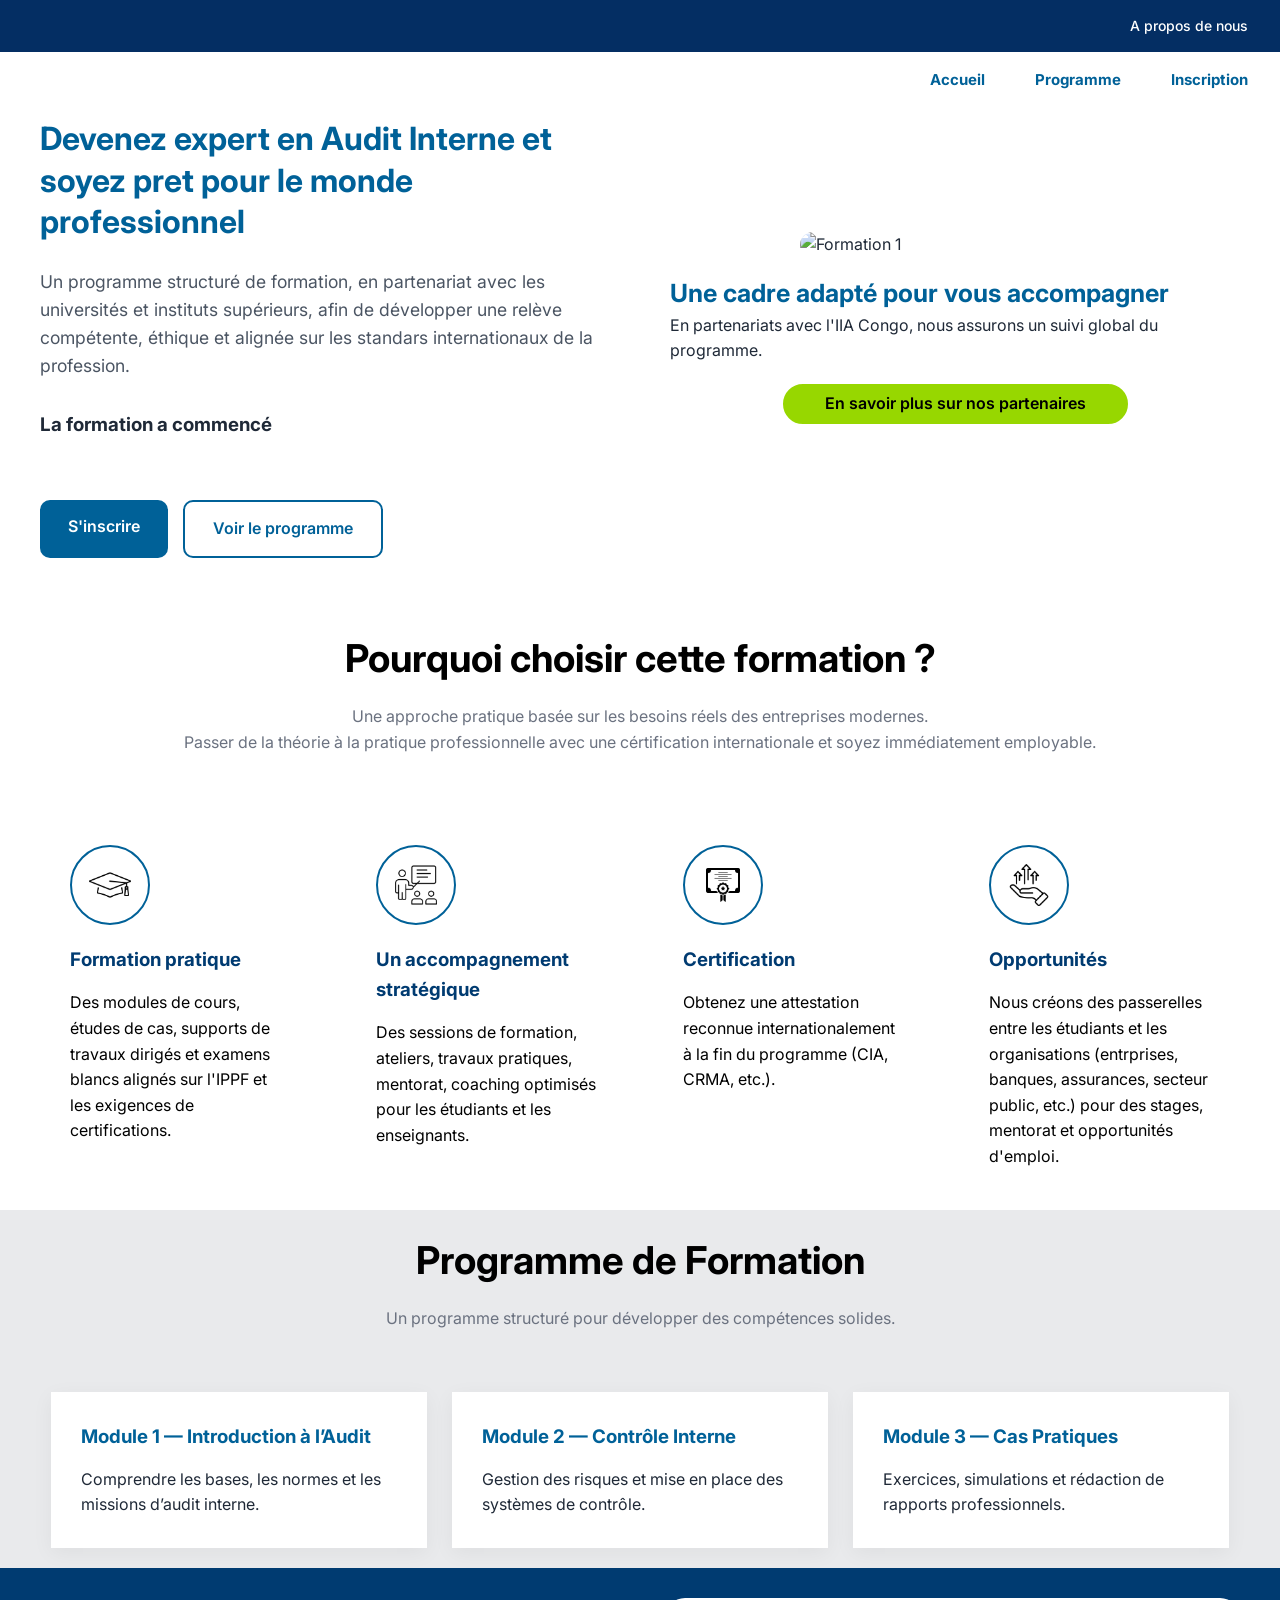
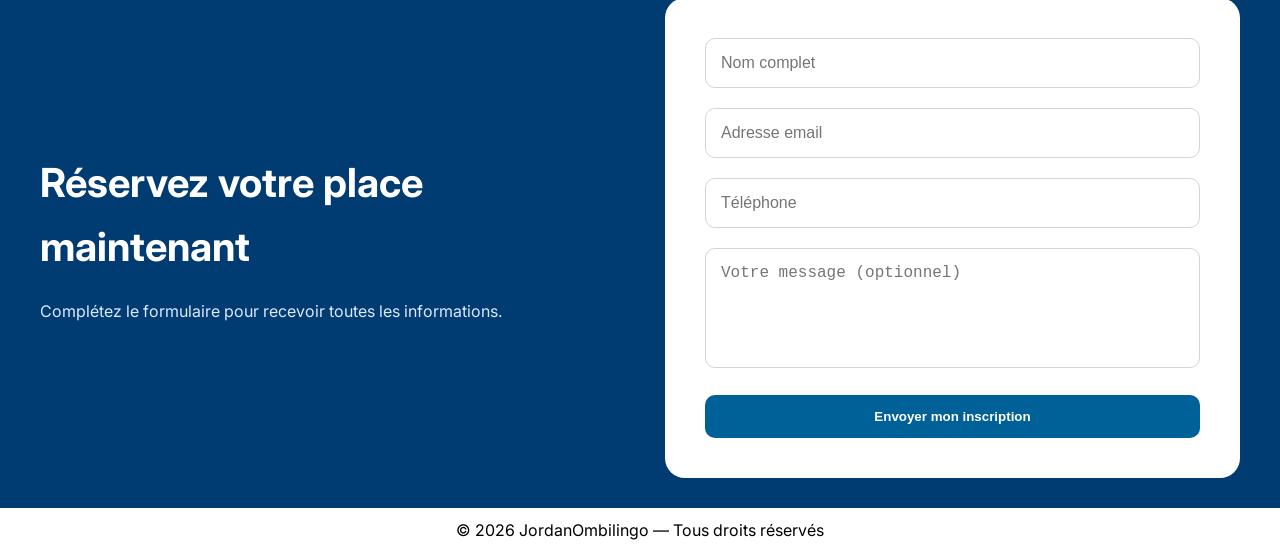
==== index.html @ 0b3b7c21 "Première version" ====
<!DOCTYPE html>
<html lang="fr">

<head>
    <meta charset="UTF-8">
    <meta name="viewport" content="width=device-width, initial-scale=1.0">

    <title>Formation Audit Interne</title>

    <!-- GOOGLE FONTS -->
    <link rel="preconnect" href="https://fonts.googleapis.com">
    <link rel="preconnect" href="https://fonts.gstatic.com" crossorigin>

    <link href="https://fonts.googleapis.com/css2?family=Inter:wght@300;400;500;600;700;800&display=swap"
        rel="stylesheet">

    <!-- CSS -->
    <link rel="stylesheet" href="style.css">
</head>

<body>

    <!-- HEADER -->

    <div class="heros">
        <div class="nav-top">
            <div class="hidden"></div>
            <nav>
                <div class="nav-first">
                    <a href="#">A propos de nous</a>
                </div>
            </nav>
        </div>
    </div>

    <header>

        <div class="container-header">

            <nav>

                <div class="logo">
                    <img src="https://iiardcongo.org/img/IIA.png" alt="" srcset="">
                </div>

                <div class="nav-links">
                    <a href="#">Accueil</a>
                    <a href="#programme">Programme</a>
                    <a href="#inscription">Inscription</a>
                </div>

            </nav>

        </div>

    </header>

    <!-- HERO -->

    <section class="hero">

        <div class="container">

            <div class="hero-content">

                <div class="hero-text">

                    <h1>
                        Devenez expert en Audit Interne et soyez pret pour le monde professionnel
                    </h1>

                    <p>
                        Un programme structuré de formation, en partenariat
                        avec les universités et instituts supérieurs, afin de
                        développer une relève compétente, éthique et alignée
                        sur les standars internationaux de la profession.
                    </p>

                    <div class="hero-info">

                        <div class="countdown-wrapper">

                            <div class="time-box">
                                <span id="days">00</span>
                                <small>Jours</small>
                            </div>

                            <div class="time-box">
                                <span id="hours">00</span>
                                <small>Heures</small>
                            </div>

                            <div class="time-box">
                                <span id="minutes">00</span>
                                <small>Minutes</small>
                            </div>

                            <div class="time-box">
                                <span id="seconds">00</span>
                                <small>Secondes</small>
                            </div>

                        </div>

                    </div>

                    <div class="hero-buttons">

                        <a href="#inscription" class="btn btn-primary">
                            S'inscrire
                        </a>

                        <a href="#programme" class="btn btn-secondary">
                            Voir le programme
                        </a>

                    </div>

                </div>

                <div class="container-img">
                    <div class="hero-image">

                        <div class="carousel">

                            <div class="carousel-track">

                                <div class="slide">
                                    <img src="https://images.unsplash.com/photo-1522202176988-66273c2fd55f?q=80&w=1200&auto=format&fit=crop"
                                        alt="Formation 1">
                                </div>

                                <div class="slide">
                                    <img src="https://images.unsplash.com/photo-1516321318423-f06f85e504b3?q=80&w=1200&auto=format&fit=crop"
                                        alt="Formation 2">
                                </div>

                                <div class="slide">
                                    <img src="https://images.unsplash.com/photo-1521737604893-d14cc237f11d?q=80&w=1200&auto=format&fit=crop"
                                        alt="Formation 3">
                                </div>

                            </div>

                        </div>

                    </div>
                    <h3>
                        Une cadre adapté pour vous accompagner
                    </h3>
                    <p>
                        En partenariats avec l'IIA Congo, nous assurons un suivi global du programme.
                    </p>
                    <div class="partenaire-buttons">
                        <a href="#inscription" class="btn2 btn-tertiary">
                            En savoir plus sur nos partenaires
                        </a>
                    </div>
                </div>

            </div>

        </div>

    </section>

    <!-- AVANTAGES -->

    <section>

        <div class="container">

            <div class="section-title">

                <h2>
                    Pourquoi choisir cette formation ?
                </h2>

                <p>
                    Une approche pratique basée sur les besoins réels des entreprises modernes.
                </p>
                <p>
                    Passer de la théorie à la pratique professionnelle avec une cértification internationale et soyez
                    immédiatement employable.

                </p>

            </div>

            <div class="cards">

                <div class="card">

                    <div class="icon">
                        <img src="assets/formation.png" alt="Formation 3">
                    </div>

                    <h3>
                        Formation pratique
                    </h3>

                    <p>
                        Des modules de cours, études de cas, supports de travaux dirigés et
                        examens blancs alignés sur l'IPPF et les exigences de certifications.
                    </p>

                </div>

                <div class="card">

                    <div class="icon">
                        <img src="assets/accompagnement.png" alt="Formation 3">
                    </div>

                    <h3>
                        Un accompagnement stratégique
                    </h3>

                    <p>
                        Des sessions de formation, ateliers, travaux pratiques, mentorat, coaching optimisés
                        pour les étudiants et les enseignants.
                    </p>

                </div>

                <div class="card">

                    <div class="icon">
                        <img src="assets/certificat.png" alt="Formation 3">
                    </div>

                    <h3>
                        Certification
                    </h3>

                    <p>
                        Obtenez une attestation reconnue internationalement à la fin du programme (CIA, CRMA, etc.).
                    </p>

                </div>

                <div class="card">

                    <div class="icon">
                        <img src="assets/planification.png" alt="Formation 3">
                    </div>

                    <h3>
                        Opportunités
                    </h3>

                    <p>
                        Nous créons des passerelles entre les étudiants et les organisations (entrprises, banques,
                        assurances, secteur public, etc.)
                        pour des stages, mentorat et opportunités d'emploi.
                    </p>

                </div>

            </div>

        </div>

    </section>

    <!-- PROGRAMME -->

    <section class="program" id="programme">

        <div class="container">

            <div class="section-title">

                <h2>
                    Programme de Formation
                </h2>

                <p>
                    Un programme structuré pour développer des compétences solides.
                </p>

            </div>

            <div class="program-list">

                <div class="program-item">

                    <h3>
                        Module 1 — Introduction à l’Audit
                    </h3>

                    <p>
                        Comprendre les bases, les normes et les missions d’audit interne.
                    </p>

                </div>

                <div class="program-item">

                    <h3>
                        Module 2 — Contrôle Interne
                    </h3>

                    <p>
                        Gestion des risques et mise en place des systèmes de contrôle.
                    </p>

                </div>

                <div class="program-item">

                    <h3>
                        Module 3 — Cas Pratiques
                    </h3>

                    <p>
                        Exercices, simulations et rédaction de rapports professionnels.
                    </p>

                </div>

            </div>

        </div>

    </section>

    <!-- FORMULAIRE -->

    <section class="form-section" id="inscription">

        <div class="container">

            <div class="form-wrapper">

                <div class="form-text">

                    <h2>
                        Réservez votre place maintenant
                    </h2>

                    <p>
                        Complétez le formulaire pour recevoir toutes les informations.
                    </p>

                </div>

                <form>

                    <div class="input-group">
                        <input type="text" placeholder="Nom complet">
                    </div>

                    <div class="input-group">
                        <input type="email" placeholder="Adresse email">
                    </div>

                    <div class="input-group">
                        <input type="tel" placeholder="Téléphone">
                    </div>

                    <div class="input-group">
                        <textarea placeholder="Votre message (optionnel)"></textarea>
                    </div>

                    <button class="btn btn-primary">
                        Envoyer mon inscription
                    </button>

                </form>

            </div>

        </div>

    </section>

    <!-- FOOTER -->

    <footer>

        <p>
            © 2026 JordanOmbilingo — Tous droits réservés
        </p>

    </footer>


    <script>

        const targetDate = new Date("July 10, 2026 00:00:00").getTime();

        function updateCountdown() {

            const now = new Date().getTime();

            const distance = targetDate - now;

            const days = Math.floor(
                distance / (1000 * 60 * 60 * 24)
            );

            const hours = Math.floor(
                (distance % (1000 * 60 * 60 * 24)) /
                (1000 * 60 * 60)
            );

            const minutes = Math.floor(
                (distance % (1000 * 60 * 60)) /
                (1000 * 60)
            );

            const seconds = Math.floor(
                (distance % (1000 * 60)) / 1000
            );

            document.getElementById("days").innerText =
                String(days).padStart(2, '0');

            document.getElementById("hours").innerText =
                String(hours).padStart(2, '0');

            document.getElementById("minutes").innerText =
                String(minutes).padStart(2, '0');

            document.getElementById("seconds").innerText =
                String(seconds).padStart(2, '0');

            if (distance < 0) {

                clearInterval(interval);

                document.querySelector(".countdown-wrapper").innerHTML =
                    "<h3>La formation a commencé</h3>";

            }

        }

        const interval = setInterval(updateCountdown, 1000);

        updateCountdown();

    </script>

    <script>

        let slideIndex = 0;

        showSlides();

        function showSlides() {

            let slides = document.getElementsByClassName("slides");

            for (let i = 0; i < slides.length; i++) {
                slides[i].style.display = "none";
            }

            slideIndex++;

            if (slideIndex > slides.length) {
                slideIndex = 1;
            }

            slides[slideIndex - 1].style.display = "block";

            setTimeout(showSlides, 4000);

        }

    </script>

</body>

</html>
---- style.css ----
* {
    margin: 0;
    padding: 0;
    box-sizing: border-box;
}

body {
    font-family: 'Inter', sans-serif;
    background: #ffffff;
    color: #1f2937;
    line-height: 1.6;
}

a {
    text-decoration: none;
}

.container-header {
    width: 95%;
    max-width: 1300px;
    margin: auto;
}

.container {
    width: 95%;
    max-width: 1200px;
    margin: auto;
}

.nav-top {
    width: 95%;
    max-width: 1300px;
    margin: auto;
    display: flex;
    justify-content: space-between;
}

/* HEADER */

.heros {
    width: 100%;
    background: #042e63;
    position: relative;
    top: 0;
    left: 0;
    z-index: 1000;
}

header {
    width: 100%;
    background: #fff;
    position: sticky;
    top: 0;
    left: 0;
    z-index: 1000;
}

.logo img {
    height: 50px;
}

.nav-first {
    display: flex;
    gap: 50px;
}

.nav-first a {
    color: #ffffff;
    font-weight: 500;
    transition: 0.3s;
    font-size: 14px;
}

nav {
    display: flex;
    justify-content: space-between;
    align-items: center;
    padding: 15px 0;
}


.nav-links {
    display: flex;
    gap: 50px;
}

.nav-links a {
    color: #006198;
    font-weight: bold;
    font-size: 15px;
    transition: 0.3s;
}

.nav-links a:hover {
    color: #0A66C2;
}

/* HERO */

.hero {
    background: rgba(255, 255, 255, 0);
    margin-bottom: 50px;
}

.hero-content {
    display: grid;
    grid-template-columns: 1fr 1fr;
    gap: 60px;
    align-items: center;
}

.hero-text h1 {
    font-size: 2rem;
    line-height: 1.3;
    font-weight: 700;
    color: #006198;
    margin-bottom: 25px;
}

.hero-text p {
    font-size: 1.1rem;
    color: #4b5563;
    margin-bottom: 30px;
}

.hero-info {
    display: flex;
    gap: 20px;
    margin-bottom: 30px;
    flex-wrap: wrap;
}

.info-box {
    background: #fff;
    padding: 12px 20px;
    border-radius: 12px;
    box-shadow: 0 4px 10px rgba(0, 0, 0, 0.05);
    font-size: 0.95rem;
    font-weight: 600;
}

.hero-buttons {
    display: flex;
    gap: 15px;
    flex-wrap: wrap;
}

.btn {
    padding: 14px 28px;
    border-radius: 10px;
    font-weight: 600;
    transition: 0.3s;
    display: inline-block;
}

.btn-primary {
    background: #006198;
    color: #fff;
}

.btn-primary:hover {
    background: #084d94;
}

.btn-secondary {
    border: 2px solid #006198;
    color: #006198;
}

.btn-secondary:hover {
    background: #006198;
    color: #fff;
}

.container-img {
    display: flex;
    flex-direction: column;
    align-items: center;
}

/* MODERN CAROUSEL */

.carousel {
    width: 100%;
    overflow: hidden;
    position: relative;
    border-radius: 20px;
    margin-bottom: 15px;
}

.carousel-track {
    display: flex;
    animation: slideAnimation 15s infinite ease-in-out;
}

.slide {
    width: 100%;
    flex-shrink: 0;
}

.slide img {
    width: 100%;
    object-fit: cover;
    display: block;
}

.container-img h3 {
    color: #006198;
    font-size: 25px;
    text-align: start;
    width: 100%;
}

.btn-tertiary {
    border: 2px solid #97D700;
    background: #97D700;
    color: #ffffff;
}

.btn2 {
    padding: 5px 40px;
    margin: 20px;
    border-radius: 50px;
    font-weight: 600;
    color: #000000;
    transition: 0.3s;
    display: inline-block;
}

/* Animation fluide */

@keyframes slideAnimation {

    0% {
        transform: translateX(0%);
    }

    25% {
        transform: translateX(0%);
    }

    33% {
        transform: translateX(-100%);
    }

    58% {
        transform: translateX(-100%);
    }

    66% {
        transform: translateX(-200%);
    }

    91% {
        transform: translateX(-200%);
    }

    100% {
        transform: translateX(0%);
    }

}

/* COUNTDOWN */

.countdown-wrapper {
    display: flex;
    gap: 15px;
    flex-wrap: wrap;
    margin-bottom: 30px;
}

.time-box {
    width: 100px;
    height: 100px;
    background: #ffffff;
    border-radius: 18px;
    display: flex;
    flex-direction: column;
    justify-content: center;
    align-items: center;
    box-shadow: 0 10px 25px rgba(0, 0, 0, 0.08);
    transition: 0.3s;
}

.time-box:hover {
    transform: translateY(-5px);
}

.time-box span {
    font-size: 2rem;
    font-weight: 800;
    color: #003B71;
    line-height: 1;
}

.time-box small {
    margin-top: 8px;
    font-size: 0.9rem;
    color: #6b7280;
    font-weight: 600;
}

/* SECTION */

section {
    padding: 10px 0;
}

.section-title {
    text-align: center;
    margin-bottom: 60px;
}

.section-title h2 {
    font-size: 2.4rem;
    color: #000000;
    margin-bottom: 15px;
}

.section-title p {
    color: #6b7280;
    max-width: 1200px;
    margin: auto;
}

/* CARDS */

.cards {
    display: grid;
    grid-template-columns: repeat(auto-fit, minmax(250px, 1fr));
    gap: 25px;
}

.card {
    background: #fff;
    padding: 30px;
    transition: 0.3s;
}


.card h3 {
    margin-bottom: 15px;
    color: #003B71;
}

.card p {
    color: #000000;
}

.card .icon {
    border: 2px solid #006198;
    width: 80px;
    height: 80px;
    padding: 17px;
    border-radius: 50%;
    overflow: hidden;
    display: flex;
    justify-content: center;
    align-items: center;
    margin-bottom: 20px;
}

.card .icon img {
    width: 100%;
    height: 100%;
    object-fit: cover;
}

/* PROGRAMME */

.program {
    background: #e9eaec;
    padding: 20px;
}

.program-list {
    display: grid;
    grid-template-columns: repeat(auto-fit, minmax(250px, 1fr));
    gap: 25px;
}

.program-item {
    background: #fff;
    padding: 30px;
    box-shadow: 0 5px 20px rgba(0, 0, 0, 0.05);
}

.program-item h3 {
    color: #006198;
    margin-bottom: 15px;
}

/* FORMULAIRE */

.form-section {
    background: #003B71;
    color: #fff;
}

.form-wrapper {
    display: grid;
    grid-template-columns: 1fr 1fr;
    gap: 50px;
    align-items: center;
}

.form-text h2 {
    font-size: 2.5rem;
    margin-bottom: 20px;
}

.form-text p {
    color: #dbeafe;
}

form {
    background: #fff;
    padding: 40px;
    margin: 20px 0px;
    border-radius: 20px;
}

.input-group {
    margin-bottom: 20px;
}

input,
textarea {
    width: 100%;
    padding: 15px;
    border: 1px solid #d1d5db;
    border-radius: 10px;
    font-size: 1rem;
    outline: none;
}

textarea {
    resize: none;
    height: 120px;
}

form button {
    width: 100%;
    border: none;
    cursor: pointer;
}

/* FOOTER */

footer {
    background: #ffffff;
    color: #000000;
    text-align: center;
    padding: 10px 20px;
}

/* RESPONSIVE */

@media(max-width:900px) {

    .hero-content,
    .form-wrapper {
        grid-template-columns: 1fr;
    }

    .hero-text h1 {
        font-size: 2.5rem;
    }

    .nav-links {
        display: none;
    }

}

@media (max-width: 992px) {

    .hero-content,
    .form-wrapper {
        grid-template-columns: 1fr;
        gap: 40px;
    }

    .hero-text {
        order: 1;
    }

    .container-img {
        order: 2;
    }

    .hero-text h1 {
        font-size: 2.2rem;
    }

    .section-title h2 {
        font-size: 2rem;
    }

    .form-text h2 {
        font-size: 2rem;
    }

    .nav-links {
        gap: 25px;
    }
}

@media (max-width: 768px) {

    nav {
        flex-direction: column;
        gap: 15px;
    }

    .nav-links {
        display: flex;
        gap: 20px;
        flex-wrap: wrap;
        justify-content: center;
    }

    .hero {
        margin-bottom: 30px;
    }

    .hero-content {
        grid-template-columns: 1fr;
        gap: 30px;
    }

    .hero-text h1 {
        font-size: 1.8rem;
        text-align: center;
    }

    .hero-text p {
        text-align: center;
        font-size: 1rem;
    }

    .hero-buttons {
        justify-content: center;
    }

    .container-img h3,
    .container-img p {
        text-align: center;
    }

    .partenaire-buttons {
        text-align: center;
    }

    .countdown-wrapper {
        justify-content: center;
    }

    .time-box {
        width: 80px;
        height: 80px;
    }

    .time-box span {
        font-size: 1.4rem;
    }

    .time-box small {
        font-size: 0.75rem;
    }

    .section-title h2 {
        font-size: 1.8rem;
    }

    .cards {
        grid-template-columns: 1fr;
    }

    .program-list {
        grid-template-columns: 1fr;
    }

    form {
        padding: 25px;
    }

    .btn,
    .btn2 {
        width: 100%;
        text-align: center;
    }
}

@media (max-width: 480px) {

    .container,
    .container-header,
    .nav-top {
        width: 92%;
    }

    .logo img {
        height: 40px;
    }

    .hero-text h1 {
        font-size: 1.5rem;
        line-height: 1.4;
    }

    .hero-text p {
        font-size: 0.95rem;
    }

    .section-title h2 {
        font-size: 1.5rem;
    }

    .form-text h2 {
        font-size: 1.6rem;
    }

    .card,
    .program-item {
        padding: 20px;
    }

    .time-box {
        width: 70px;
        height: 70px;
    }

    .time-box span {
        font-size: 1.2rem;
    }

    .btn {
        padding: 12px 20px;
    }

    .btn2 {
        margin: 10px 0;
        padding: 10px 20px;
    }
}
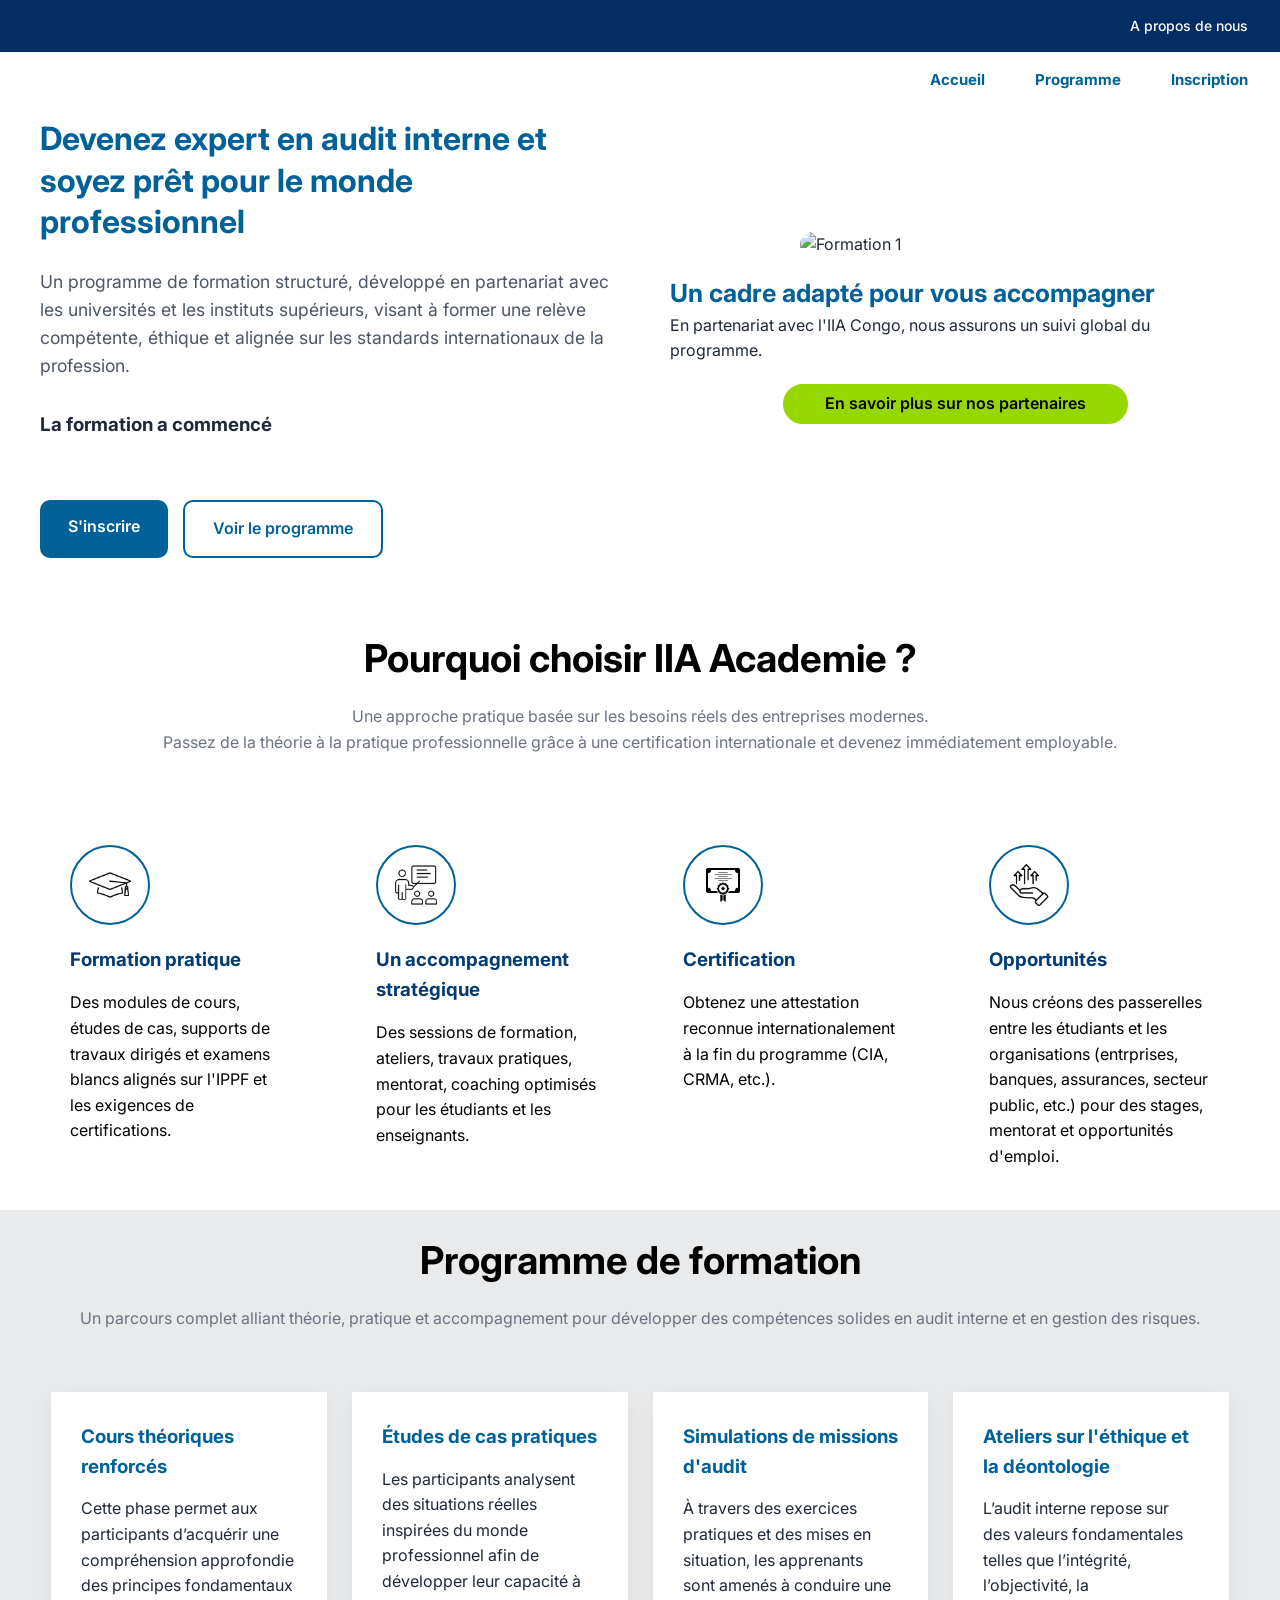
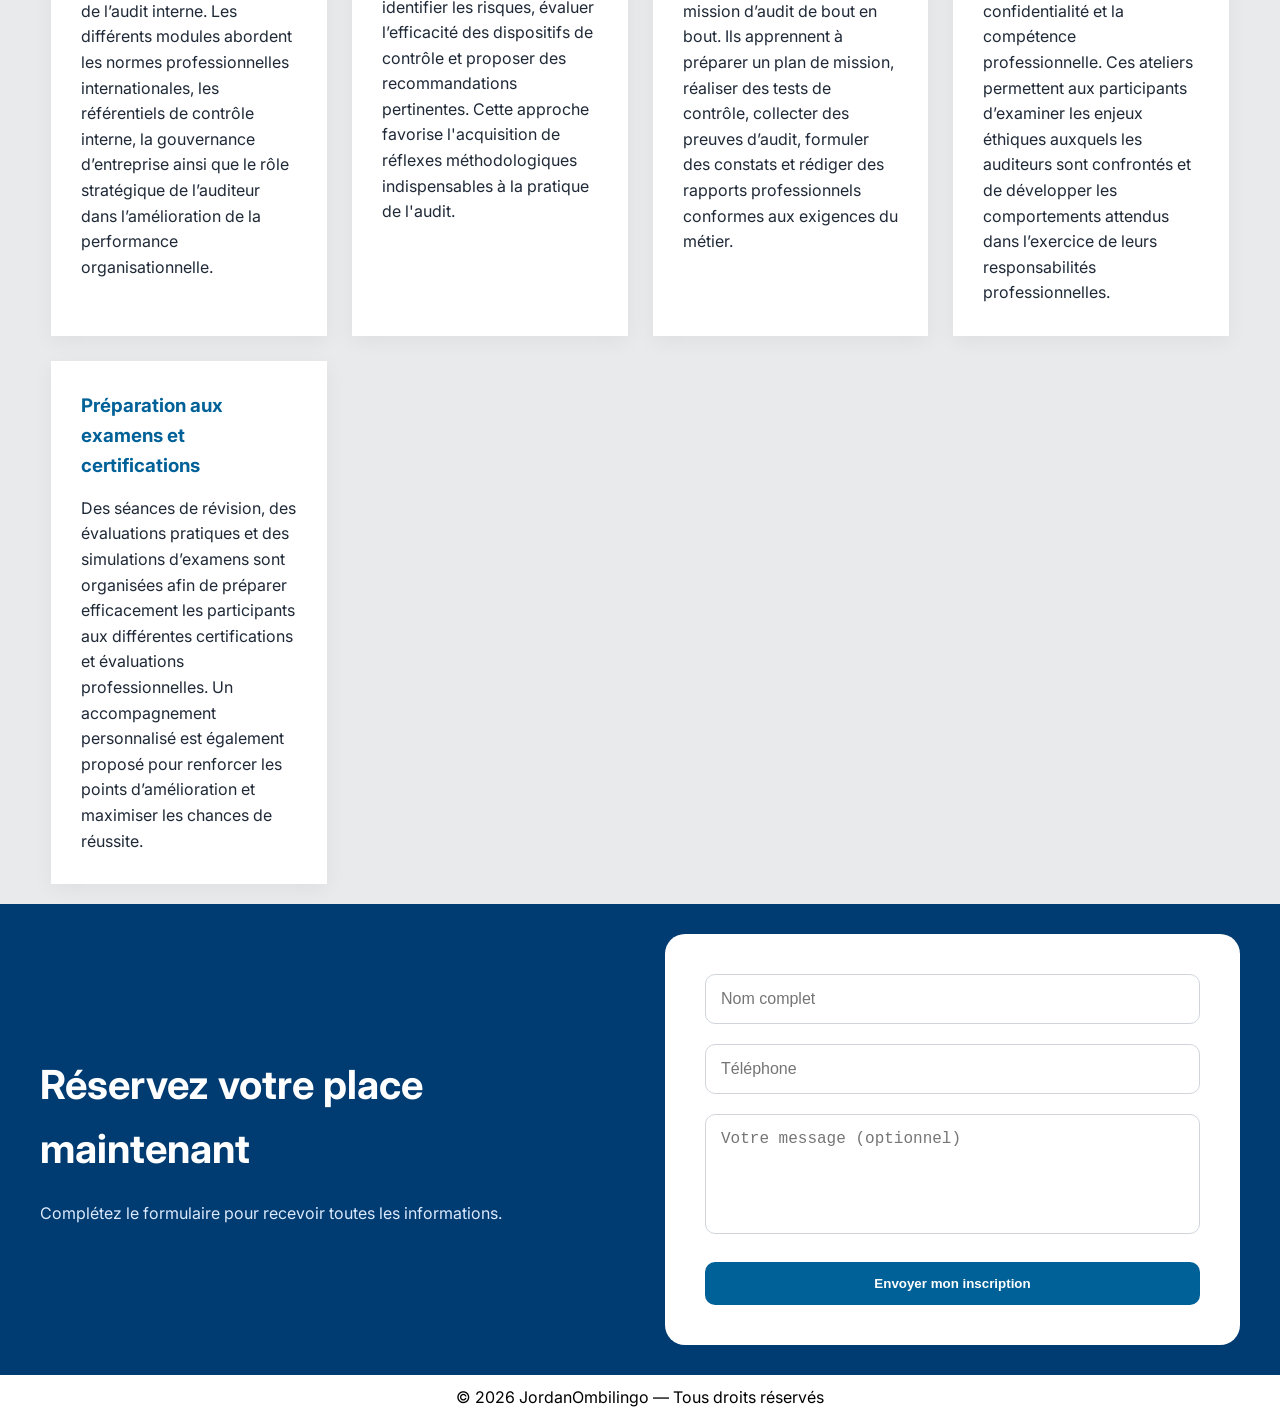
==== commit e125bc99: "first commit" ====
--- a/index.html
+++ b/index.html
@@ -66,14 +66,13 @@
                 <div class="hero-text">
 
                     <h1>
-                        Devenez expert en Audit Interne et soyez pret pour le monde professionnel
+                        Devenez expert en audit interne et soyez prêt pour le monde professionnel
                     </h1>
 
                     <p>
-                        Un programme structuré de formation, en partenariat
-                        avec les universités et instituts supérieurs, afin de
-                        développer une relève compétente, éthique et alignée
-                        sur les standars internationaux de la profession.
+                        Un programme de formation structuré, développé en partenariat avec les universités et les
+                        instituts supérieurs, visant à former une relève compétente, éthique et alignée sur les
+                        standards internationaux de la profession.
                     </p>
 
                     <div class="hero-info">
@@ -146,13 +145,13 @@
 
                     </div>
                     <h3>
-                        Une cadre adapté pour vous accompagner
-                    </h3>
-                    <p>
-                        En partenariats avec l'IIA Congo, nous assurons un suivi global du programme.
+                        Un cadre adapté pour vous accompagner
+                    </h3>
+                    <p>
+                        En partenariat avec l'IIA Congo, nous assurons un suivi global du programme.
                     </p>
                     <div class="partenaire-buttons">
-                        <a href="#inscription" class="btn2 btn-tertiary">
+                        <a href="partenaires.html" class="btn2 btn-tertiary">
                             En savoir plus sur nos partenaires
                         </a>
                     </div>
@@ -173,16 +172,16 @@
             <div class="section-title">
 
                 <h2>
-                    Pourquoi choisir cette formation ?
+                    Pourquoi choisir IIA Academie ?
                 </h2>
 
                 <p>
                     Une approche pratique basée sur les besoins réels des entreprises modernes.
                 </p>
+
                 <p>
-                    Passer de la théorie à la pratique professionnelle avec une cértification internationale et soyez
-                    immédiatement employable.
-
+                    Passez de la théorie à la pratique professionnelle grâce à une certification internationale et
+                    devenez immédiatement employable.
                 </p>
 
             </div>
@@ -272,11 +271,12 @@
             <div class="section-title">
 
                 <h2>
-                    Programme de Formation
+                    Programme de formation
                 </h2>
 
                 <p>
-                    Un programme structuré pour développer des compétences solides.
+                    Un parcours complet alliant théorie, pratique et accompagnement pour développer des compétences
+                    solides en audit interne et en gestion des risques.
                 </p>
 
             </div>
@@ -286,11 +286,16 @@
                 <div class="program-item">
 
                     <h3>
-                        Module 1 — Introduction à l’Audit
-                    </h3>
-
-                    <p>
-                        Comprendre les bases, les normes et les missions d’audit interne.
+                        Cours théoriques renforcés
+                    </h3>
+
+                    <p>
+                        Cette phase permet aux participants d’acquérir une compréhension approfondie
+                        des principes fondamentaux de l’audit interne. Les différents modules abordent les normes
+                        professionnelles internationales, les référentiels de contrôle interne, la gouvernance
+                        d’entreprise
+                        ainsi que le rôle stratégique de l’auditeur dans l’amélioration de la performance
+                        organisationnelle.
                     </p>
 
                 </div>
@@ -298,11 +303,15 @@
                 <div class="program-item">
 
                     <h3>
-                        Module 2 — Contrôle Interne
-                    </h3>
-
-                    <p>
-                        Gestion des risques et mise en place des systèmes de contrôle.
+                        Études de cas pratiques
+                    </h3>
+
+                    <p>
+                        Les participants analysent des situations réelles inspirées du monde
+                        professionnel afin de développer leur capacité à identifier les risques,
+                        évaluer l’efficacité des dispositifs de contrôle et proposer des recommandations pertinentes.
+                        Cette approche favorise l'acquisition de réflexes méthodologiques indispensables à la pratique
+                        de l'audit.
                     </p>
 
                 </div>
@@ -310,11 +319,47 @@
                 <div class="program-item">
 
                     <h3>
-                        Module 3 — Cas Pratiques
-                    </h3>
-
-                    <p>
-                        Exercices, simulations et rédaction de rapports professionnels.
+                        Simulations de missions d'audit
+                    </h3>
+
+                    <p>
+                        À travers des exercices pratiques et des mises en situation,
+                        les apprenants sont amenés à conduire une mission d’audit de bout en bout.
+                        Ils apprennent à préparer un plan de mission, réaliser des tests de contrôle,
+                        collecter des preuves d’audit, formuler des constats et rédiger des rapports
+                        professionnels conformes aux exigences du métier.
+                    </p>
+
+                </div>
+
+                <div class="program-item">
+
+                    <h3>
+                        Ateliers sur l'éthique et la déontologie
+                    </h3>
+
+                    <p>
+                        L’audit interne repose sur des valeurs fondamentales telles que l’intégrité,
+                        l’objectivité, la confidentialité et la compétence professionnelle.
+                        Ces ateliers permettent aux participants d’examiner les enjeux éthiques auxquels
+                        les auditeurs sont confrontés et de développer les comportements attendus dans l’exercice
+                        de leurs responsabilités professionnelles.
+                    </p>
+
+                </div>
+
+                <div class="program-item">
+
+                    <h3>
+                        Préparation aux examens et certifications
+                    </h3>
+
+                    <p>
+                        Des séances de révision, des évaluations pratiques et
+                        des simulations d’examens sont organisées afin de préparer efficacement les participants
+                        aux différentes certifications et évaluations professionnelles.
+                        Un accompagnement personnalisé est également proposé pour renforcer
+                        les points d’amélioration et maximiser les chances de réussite.
                     </p>
 
                 </div>
@@ -349,10 +394,6 @@
 
                     <div class="input-group">
                         <input type="text" placeholder="Nom complet">
-                    </div>
-
-                    <div class="input-group">
-                        <input type="email" placeholder="Adresse email">
                     </div>
 
                     <div class="input-group">
@@ -471,6 +512,20 @@
 
     </script>
 
+    <script>
+        window.addEventListener("scroll", () => {
+
+            const header = document.querySelector("header");
+
+            if (window.scrollY > 50) {
+                header.classList.add("scrolled");
+            } else {
+                header.classList.remove("scrolled");
+            }
+
+        });
+    </script>
+
 </body>
 
 </html>
--- a/style.css
+++ b/style.css
@@ -53,10 +53,20 @@
     top: 0;
     left: 0;
     z-index: 1000;
+    transition: all 0.3s ease;
+}
+
+header.scrolled {
+    padding: 0px 0;
 }
 
 .logo img {
     height: 50px;
+    transition: all 0.3s ease;
+}
+
+header.scrolled .logo img {
+    height: 30px;
 }
 
 .nav-first {
@@ -89,10 +99,26 @@
     font-weight: bold;
     font-size: 15px;
     transition: 0.3s;
+    position: relative;
+}
+
+.nav-links a::after {
+    content: "";
+    position: absolute;
+    left: 0;
+    bottom: -5px;
+    width: 0;
+    height: 2px;
+    background-color: #0A66C2;
+    transition: width 0.3s ease;
 }
 
 .nav-links a:hover {
     color: #0A66C2;
+}
+
+.nav-links a:hover::after {
+    width: 100%;
 }
 
 /* HERO */
@@ -468,10 +494,6 @@
         font-size: 2.5rem;
     }
 
-    .nav-links {
-        display: none;
-    }
-
 }
 
 @media (max-width: 992px) {
@@ -530,6 +552,12 @@
         gap: 30px;
     }
 
+    .countdown-wrapper{
+        display: flex;
+        justify-content: center;
+        width: 100%;
+    }
+
     .hero-text h1 {
         font-size: 1.8rem;
         text-align: center;
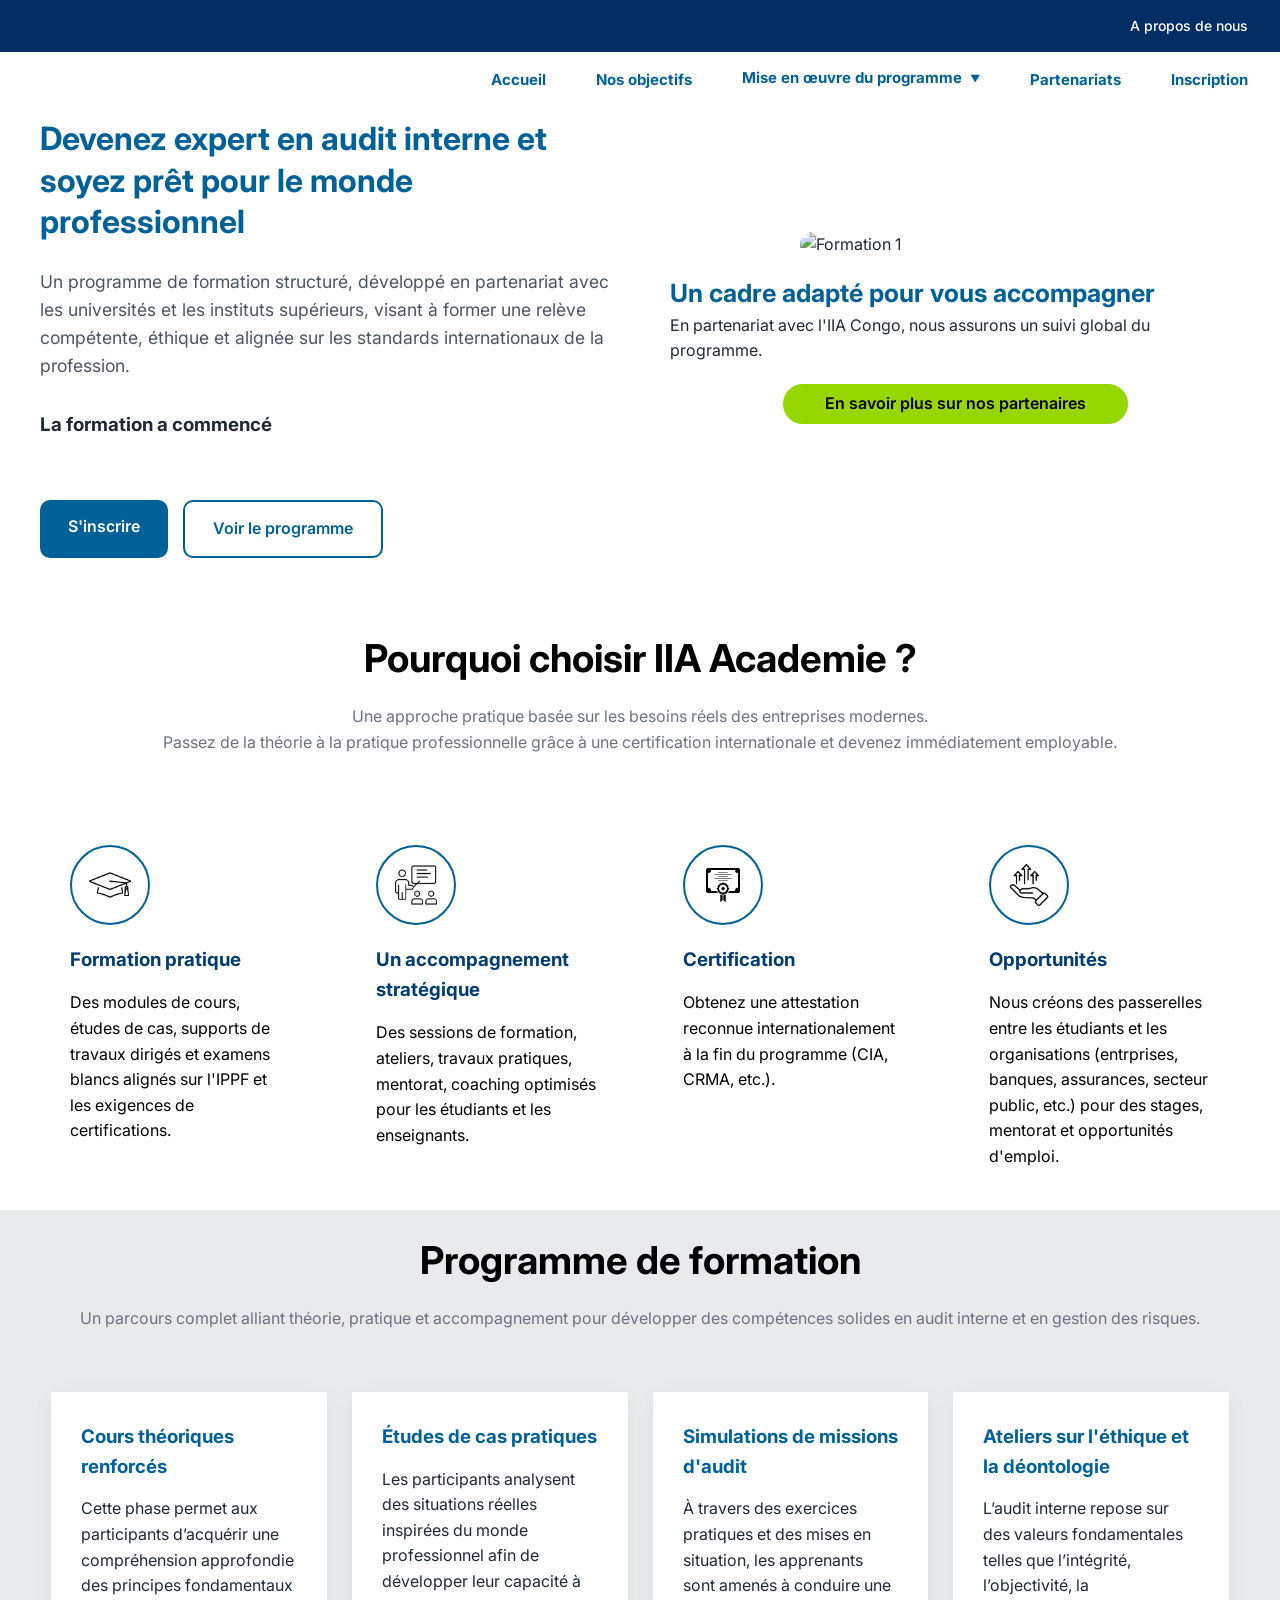
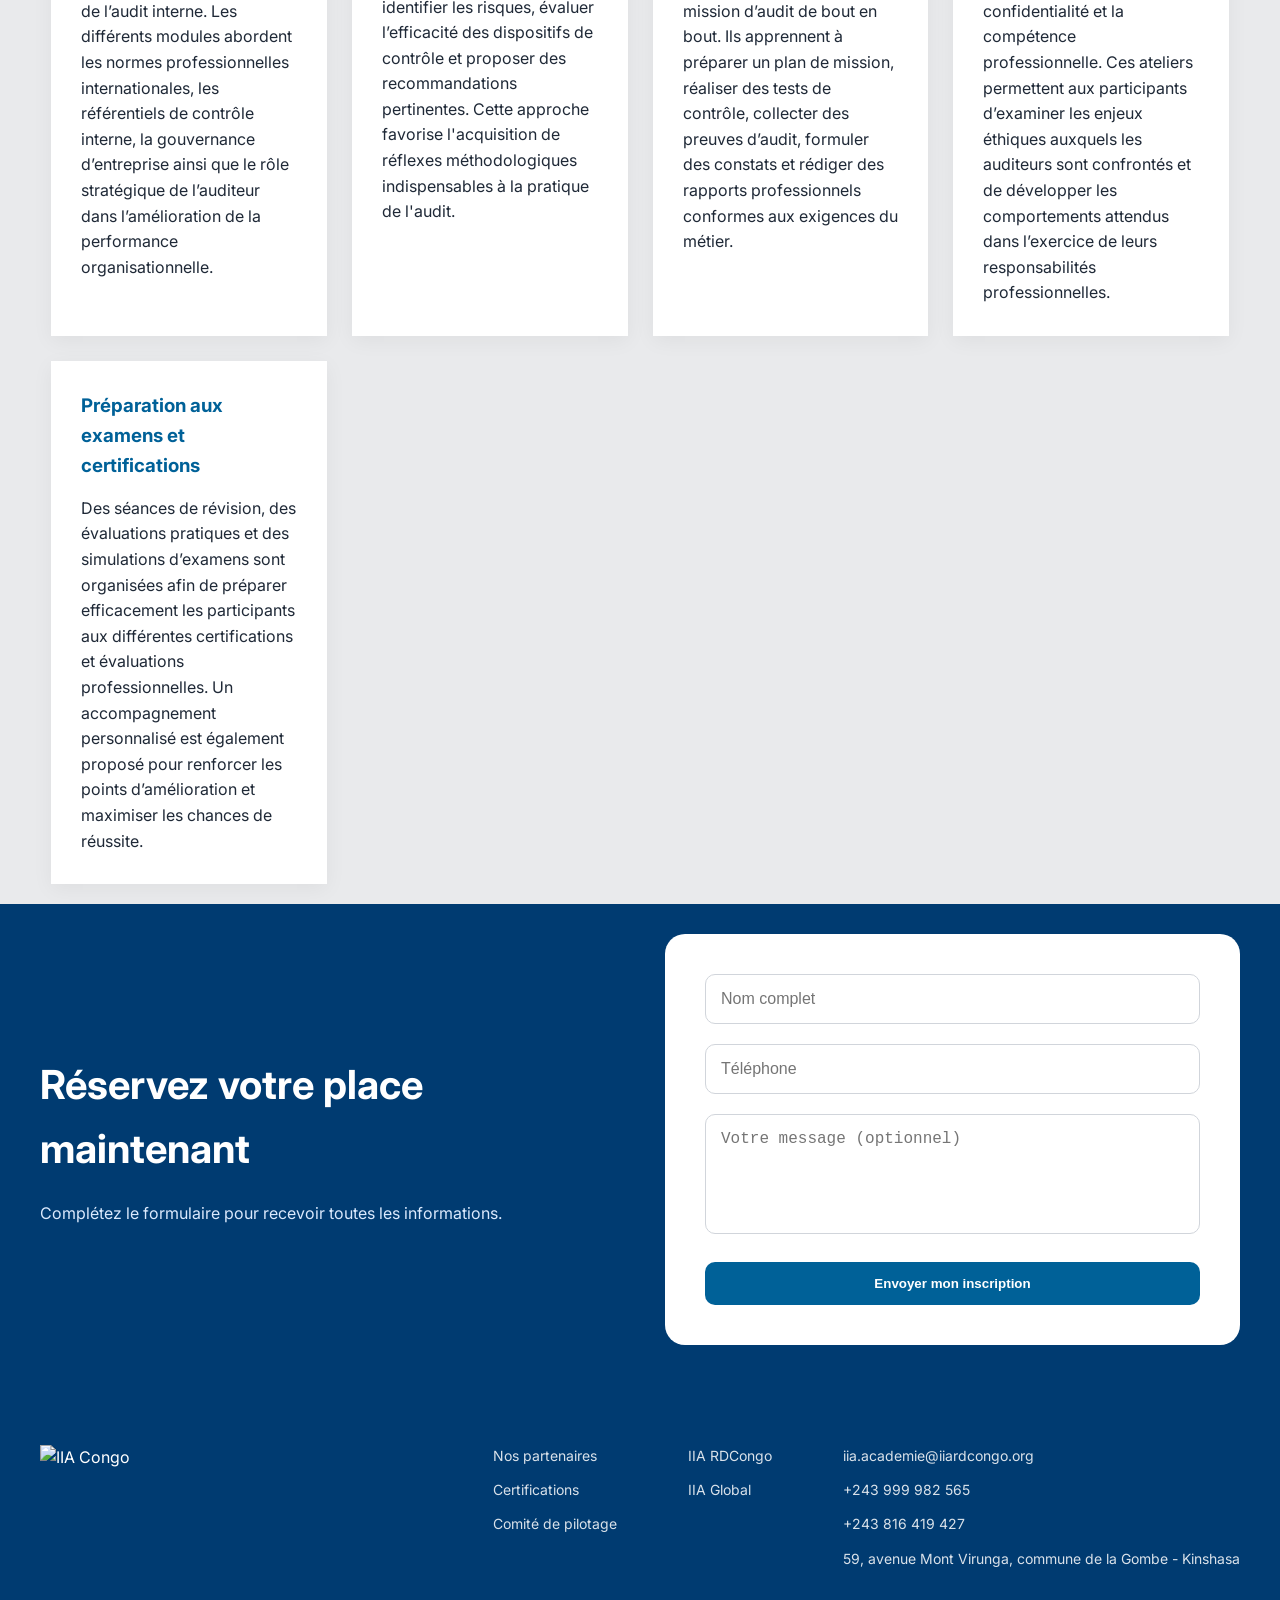
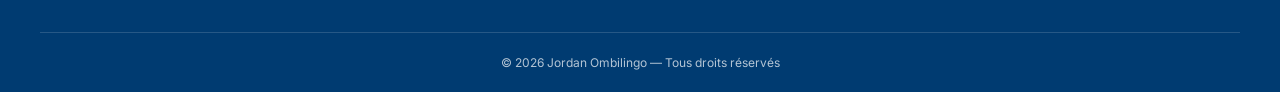
==== commit 7092d029: "Mise à jour" ====
--- a/index.html
+++ b/index.html
@@ -40,13 +40,59 @@
             <nav>
 
                 <div class="logo">
-                    <img src="https://iiardcongo.org/img/IIA.png" alt="" srcset="">
-                </div>
+                    <a href="index.html">
+                        <img src="https://iiardcongo.org/img/IIA.png" alt="">
+                    </a>
+                </div>
+
+                <button class="menu-toggle">
+                    ☰
+                </button>
 
                 <div class="nav-links">
-                    <a href="#">Accueil</a>
-                    <a href="#programme">Programme</a>
-                    <a href="#inscription">Inscription</a>
+
+                    <a href="index.html">Accueil</a>
+
+                    <a href="objectif.html">
+                        Nos objectifs
+                    </a>
+
+                    <div class="dropdown">
+
+                        <button class="dropdown-toggle">
+
+                            Mise en œuvre du programme
+
+                            <span class="arrow">▼</span>
+
+                        </button>
+
+                        <div class="dropdown-menu">
+
+                            <a href="methodologie.html">
+                                Activités clés et méthodologie
+                            </a>
+
+                            <a href="disposition.html">
+                                Dispositions logistiques et financières
+                            </a>
+
+                            <a href="suivi.html">
+                                Suivi, évaluation et indicateurs
+                            </a>
+
+                        </div>
+
+                    </div>
+
+                    <a href="partenariat.html">
+                        Partenariats
+                    </a>
+
+                    <a href="#inscription">
+                        Inscription
+                    </a>
+
                 </div>
 
             </nav>
@@ -418,11 +464,68 @@
 
     <!-- FOOTER -->
 
-    <footer>
-
-        <p>
-            © 2026 JordanOmbilingo — Tous droits réservés
-        </p>
+    <footer class="footer">
+
+        <div class="container">
+
+            <div class="footer-content">
+
+                <div class="footer-logo">
+
+                    <img src="https://iiardcongo.org/img/IIA.png" alt="IIA Congo">
+
+                </div>
+
+                <div class="footer-links">
+
+                    <div class="footer-column">
+
+                        <a href="partenaires.html">Nos partenaires</a>
+                        <a href="certification.html">Certifications</a>
+                        <a href="comite.html">Comité de pilotage</a>
+
+                    </div>
+
+                    <div class="footer-column">
+
+                        <a href="https://iiardcongo.org/index.php">IIA RDCongo</a>
+                        <a href="https://www.theiia.org/en/">IIA Global</a>
+
+                    </div>
+
+                    <div class="footer-column">
+
+                        <a href="mailto:iia.academie@iiardcongo.org">
+                            iia.academie@iiardcongo.org
+                        </a>
+
+                        <span>
+                            +243 999 982 565
+                        </span>
+
+                        <span>
+                            +243 816 419 427
+                        </span>
+
+                        <span>
+                            59, avenue Mont Virunga, commune de la Gombe - Kinshasa
+                        </span>
+
+                    </div>
+
+                </div>
+
+            </div>
+
+            <div class="footer-bottom">
+
+                <p>
+                    © 2026 Jordan Ombilingo — Tous droits réservés
+                </p>
+
+            </div>
+
+        </div>
 
     </footer>
 
@@ -526,6 +629,46 @@
         });
     </script>
 
+    <script>
+
+        const dropdown = document.querySelector(".dropdown");
+        const toggle = document.querySelector(".dropdown-toggle");
+
+        toggle.addEventListener("click", function (e) {
+
+            e.stopPropagation();
+
+            dropdown.classList.toggle("active");
+
+        });
+
+        document.addEventListener("click", function () {
+
+            dropdown.classList.remove("active");
+
+        });
+
+    </script>
+
+    <script>
+
+        const menuToggle = document.querySelector(".menu-toggle");
+        const navLinks = document.querySelector(".nav-links");
+
+        menuToggle.addEventListener("click", () => {
+
+            navLinks.classList.toggle("active");
+
+            if (navLinks.classList.contains("active")) {
+                menuToggle.innerHTML = "✕";
+            } else {
+                menuToggle.innerHTML = "☰";
+            }
+
+        });
+
+    </script>
+
 </body>
 
 </html>
--- a/style.css
+++ b/style.css
@@ -121,6 +121,121 @@
     width: 100%;
 }
 
+/* ===========================
+DROPDOWN PREMIUM
+=========================== */
+
+.dropdown {
+    position: relative;
+}
+
+.dropdown-toggle {
+    background: none;
+    border: none;
+    cursor: pointer;
+
+    font-family: inherit;
+    font-size: 15px;
+    font-weight: bold;
+
+    color: #006198;
+
+    display: flex;
+    align-items: center;
+    gap: 8px;
+
+    transition: .3s;
+}
+
+.dropdown-toggle:hover {
+    color: #0A66C2;
+}
+
+.arrow {
+    font-size: 10px;
+    transition: transform .3s ease;
+}
+
+.dropdown.active .arrow {
+    transform: rotate(180deg);
+}
+
+.dropdown-menu {
+
+    position: absolute;
+
+    top: calc(100% + 15px);
+    left: 0;
+
+    min-width: 320px;
+
+    background: white;
+
+    border-radius: 16px;
+
+    padding: 10px;
+
+    box-shadow:
+        0 20px 40px rgba(0, 0, 0, 0.10),
+        0 5px 10px rgba(0, 0, 0, 0.04);
+
+    opacity: 0;
+    visibility: hidden;
+
+    transform: translateY(10px);
+
+    transition: all .25s ease;
+
+    z-index: 9999;
+}
+
+.dropdown.active .dropdown-menu {
+
+    opacity: 1;
+    visibility: visible;
+
+    transform: translateY(0);
+}
+
+.dropdown-menu a {
+
+    display: block;
+
+    padding: 14px 18px;
+
+    border-radius: 10px;
+
+    color: #003B71;
+
+    font-weight: 500;
+
+    transition: .25s;
+}
+
+.dropdown-menu a:hover {
+
+    background: #f5f8fc;
+
+    color: #006198;
+}
+
+/* ===========================
+MENU BURGER
+=========================== */
+
+.menu-toggle {
+
+    display: none;
+
+    background: none;
+    border: none;
+
+    font-size: 32px;
+    color: #006198;
+
+    cursor: pointer;
+}
+
 /* HERO */
 
 .hero {
@@ -241,6 +356,10 @@
     border: 2px solid #97D700;
     background: #97D700;
     color: #ffffff;
+}
+
+.btn-tertiary:hover {
+    background: white;
 }
 
 .btn2 {
@@ -474,11 +593,103 @@
 
 /* FOOTER */
 
-footer {
-    background: #ffffff;
-    color: #000000;
+/* ===========================
+FOOTER
+=========================== */
+
+.footer {
+    background: #003B71;
+    color: white;
+    padding-top: 70px;
+}
+
+.footer-content {
+    display: flex;
+    justify-content: space-between;
+    gap: 80px;
+    padding-bottom: 50px;
+}
+
+.footer-logo {
+    flex: 1;
+    max-width: 380px;
+}
+
+.footer-logo img {
+    height: 70px;
+    margin-bottom: 20px;
+}
+
+.footer-logo p {
+    color: rgba(255, 255, 255, 0.8);
+    line-height: 1.8;
+}
+
+.footer-links {
+    flex: 2;
+    display: flex;
+    justify-content: space-between;
+    gap: 50px;
+}
+
+.footer-column {
+    display: flex;
+    flex-direction: column;
+}
+
+.footer-column a {
+    color: rgba(255, 255, 255, 0.85);
+    margin-bottom: 12px;
+    transition: 0.3s;
+    font-size: 14px;
+}
+
+.footer-column span {
+    color: rgba(255, 255, 255, 0.85);
+    margin-bottom: 12px;
+    transition: 0.3s;
+    font-size: 14px;
+}
+
+.footer-column a:hover {
+    color: #97D700;
+}
+
+.footer-bottom {
+    border-top: 1px solid rgba(255, 255, 255, 0.15);
     text-align: center;
-    padding: 10px 20px;
+    padding: 20px 0;
+}
+
+.footer-bottom p {
+    color: rgba(255, 255, 255, 0.7);
+    font-size: 12px;
+}
+
+/* Responsive */
+
+@media (max-width: 768px) {
+
+    .footer-content {
+        flex-direction: column;
+        gap: 40px;
+    }
+
+    .footer-links {
+        flex-direction: column;
+        gap: 30px;
+    }
+
+    .footer-logo {
+        max-width: 100%;
+        text-align: center;
+    }
+
+    .footer-logo img {
+        margin: auto;
+        display: block;
+        margin-bottom: 20px;
+    }
 }
 
 /* RESPONSIVE */
@@ -498,127 +709,93 @@
 
 @media (max-width: 992px) {
 
-    .hero-content,
-    .form-wrapper {
-        grid-template-columns: 1fr;
-        gap: 40px;
-    }
-
-    .hero-text {
-        order: 1;
-    }
-
-    .container-img {
-        order: 2;
-    }
-
-    .hero-text h1 {
-        font-size: 2.2rem;
-    }
-
-    .section-title h2 {
-        font-size: 2rem;
-    }
-
-    .form-text h2 {
-        font-size: 2rem;
+    nav {
+
+        position: relative;
+    }
+
+    .menu-toggle {
+
+        display: block;
     }
 
     .nav-links {
-        gap: 25px;
-    }
-}
-
-@media (max-width: 768px) {
-
-    nav {
+
+        position: absolute;
+
+        top: 100%;
+        left: 0;
+
+        width: 100%;
+
+        background: white;
+
+        display: flex;
         flex-direction: column;
-        gap: 15px;
-    }
-
-    .nav-links {
-        display: flex;
-        gap: 20px;
-        flex-wrap: wrap;
-        justify-content: center;
-    }
-
-    .hero {
-        margin-bottom: 30px;
-    }
-
-    .hero-content {
-        grid-template-columns: 1fr;
-        gap: 30px;
-    }
-
-    .countdown-wrapper{
-        display: flex;
-        justify-content: center;
+
+        gap: 0;
+
+        padding: 20px;
+
+        box-shadow:
+            0 10px 30px rgba(0, 0, 0, .08);
+
+        opacity: 0;
+        visibility: hidden;
+
+        transform: translateY(-10px);
+
+        transition: .3s;
+    }
+
+    .nav-links.active {
+
+        opacity: 1;
+        visibility: visible;
+
+        transform: translateY(0);
+    }
+
+    .nav-links a,
+    .dropdown-toggle {
+
+        padding: 15px 0;
+
         width: 100%;
-    }
-
-    .hero-text h1 {
-        font-size: 1.8rem;
-        text-align: center;
-    }
-
-    .hero-text p {
-        text-align: center;
-        font-size: 1rem;
-    }
-
-    .hero-buttons {
-        justify-content: center;
-    }
-
-    .container-img h3,
-    .container-img p {
-        text-align: center;
-    }
-
-    .partenaire-buttons {
-        text-align: center;
-    }
-
-    .countdown-wrapper {
-        justify-content: center;
-    }
-
-    .time-box {
-        width: 80px;
-        height: 80px;
-    }
-
-    .time-box span {
-        font-size: 1.4rem;
-    }
-
-    .time-box small {
-        font-size: 0.75rem;
-    }
-
-    .section-title h2 {
-        font-size: 1.8rem;
-    }
-
-    .cards {
-        grid-template-columns: 1fr;
-    }
-
-    .program-list {
-        grid-template-columns: 1fr;
-    }
-
-    form {
-        padding: 25px;
-    }
-
-    .btn,
-    .btn2 {
+
+        text-align: left;
+    }
+
+    .dropdown {
+
         width: 100%;
-        text-align: center;
-    }
+    }
+
+    .dropdown-menu {
+
+        position: static;
+
+        min-width: 100%;
+
+        margin-top: 10px;
+
+        box-shadow: none;
+
+        border-left: 3px solid #006198;
+
+        border-radius: 0;
+
+        padding-left: 15px;
+
+        background: transparent;
+
+        display: none;
+    }
+
+    .dropdown.active .dropdown-menu {
+        display: block;
+    }
+
 }
 
 @media (max-width: 480px) {
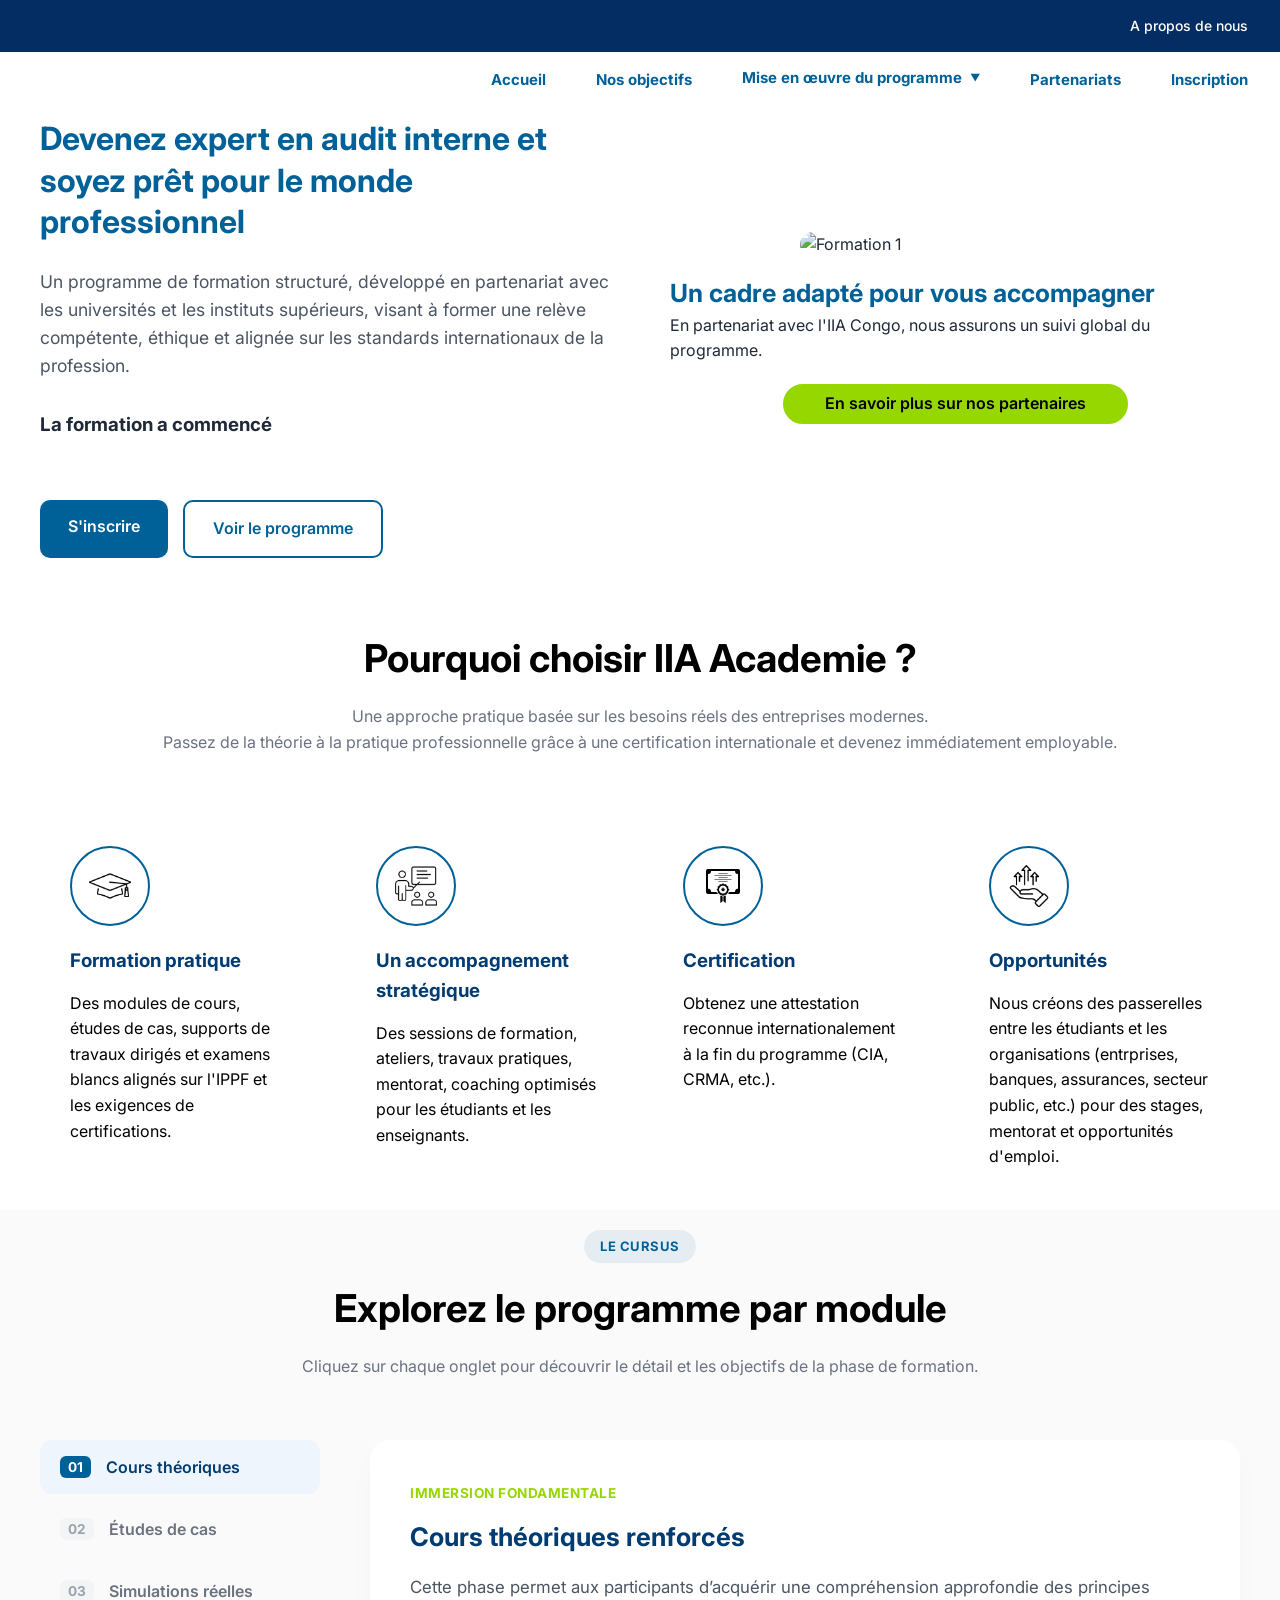
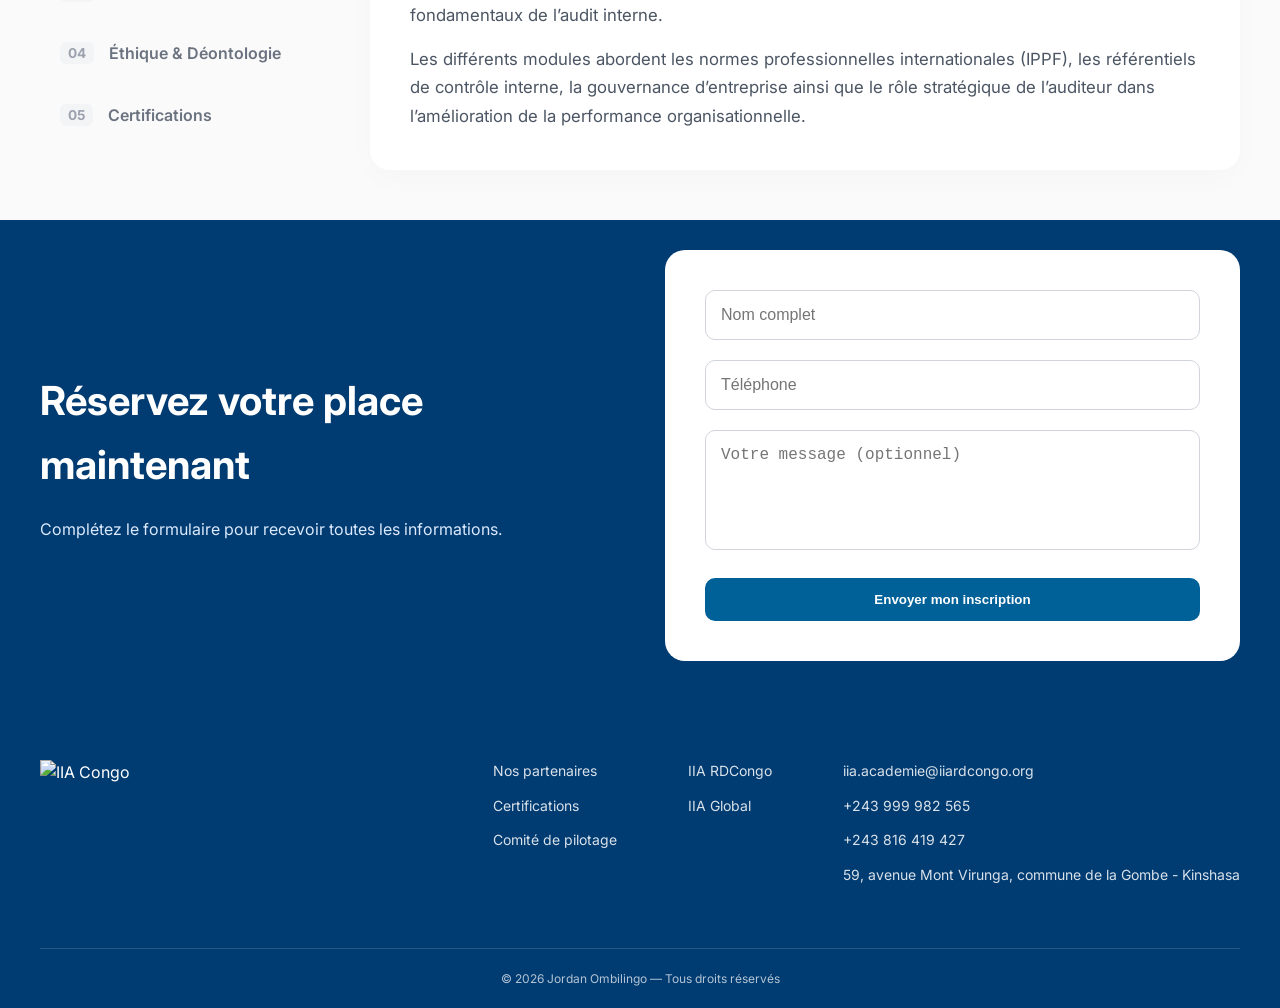
==== commit a9d7dd8a: "Mise à jour" ====
--- a/index.html
+++ b/index.html
@@ -33,12 +33,10 @@
         </div>
     </div>
 
-    <header>
+    <header class="reveal">
 
         <div class="container-header">
-
             <nav>
-
                 <div class="logo">
                     <a href="index.html">
                         <img src="https://iiardcongo.org/img/IIA.png" alt="">
@@ -103,7 +101,7 @@
 
     <!-- HERO -->
 
-    <section class="hero">
+    <section class="hero reveal">
 
         <div class="container">
 
@@ -211,7 +209,7 @@
 
     <!-- AVANTAGES -->
 
-    <section>
+    <section class="reveal">
 
         <div class="container">
 
@@ -308,105 +306,100 @@
 
     </section>
 
-    <!-- PROGRAMME -->
-
-    <section class="program" id="programme">
+    <!-- PROGRAMME - ONGLETS INTERACTIFS (TABS) -->
+    <section class="program reveal" id="programme">
 
         <div class="container">
 
             <div class="section-title">
-
-                <h2>
-                    Programme de formation
-                </h2>
-
-                <p>
-                    Un parcours complet alliant théorie, pratique et accompagnement pour développer des compétences
-                    solides en audit interne et en gestion des risques.
-                </p>
-
+                <span class="program-tag">Le Cursus</span>
+                <h2>Explorez le programme par module</h2>
+                <p>Cliquez sur chaque onglet pour découvrir le détail et les objectifs de la phase de formation.</p>
             </div>
 
-            <div class="program-list">
-
-                <div class="program-item">
-
-                    <h3>
-                        Cours théoriques renforcés
-                    </h3>
-
-                    <p>
-                        Cette phase permet aux participants d’acquérir une compréhension approfondie
-                        des principes fondamentaux de l’audit interne. Les différents modules abordent les normes
-                        professionnelles internationales, les référentiels de contrôle interne, la gouvernance
-                        d’entreprise
-                        ainsi que le rôle stratégique de l’auditeur dans l’amélioration de la performance
-                        organisationnelle.
-                    </p>
-
-                </div>
-
-                <div class="program-item">
-
-                    <h3>
-                        Études de cas pratiques
-                    </h3>
-
-                    <p>
-                        Les participants analysent des situations réelles inspirées du monde
-                        professionnel afin de développer leur capacité à identifier les risques,
-                        évaluer l’efficacité des dispositifs de contrôle et proposer des recommandations pertinentes.
-                        Cette approche favorise l'acquisition de réflexes méthodologiques indispensables à la pratique
-                        de l'audit.
-                    </p>
-
-                </div>
-
-                <div class="program-item">
-
-                    <h3>
-                        Simulations de missions d'audit
-                    </h3>
-
-                    <p>
-                        À travers des exercices pratiques et des mises en situation,
-                        les apprenants sont amenés à conduire une mission d’audit de bout en bout.
-                        Ils apprennent à préparer un plan de mission, réaliser des tests de contrôle,
-                        collecter des preuves d’audit, formuler des constats et rédiger des rapports
-                        professionnels conformes aux exigences du métier.
-                    </p>
-
-                </div>
-
-                <div class="program-item">
-
-                    <h3>
-                        Ateliers sur l'éthique et la déontologie
-                    </h3>
-
-                    <p>
-                        L’audit interne repose sur des valeurs fondamentales telles que l’intégrité,
-                        l’objectivité, la confidentialité et la compétence professionnelle.
-                        Ces ateliers permettent aux participants d’examiner les enjeux éthiques auxquels
-                        les auditeurs sont confrontés et de développer les comportements attendus dans l’exercice
-                        de leurs responsabilités professionnelles.
-                    </p>
-
-                </div>
-
-                <div class="program-item">
-
-                    <h3>
-                        Préparation aux examens et certifications
-                    </h3>
-
-                    <p>
-                        Des séances de révision, des évaluations pratiques et
-                        des simulations d’examens sont organisées afin de préparer efficacement les participants
-                        aux différentes certifications et évaluations professionnelles.
-                        Un accompagnement personnalisé est également proposé pour renforcer
-                        les points d’amélioration et maximiser les chances de réussite.
-                    </p>
+            <div class="tabs-wrapper">
+                
+                <!-- Les Onglets (Navigation) -->
+                <div class="tabs-menu">
+                    <button class="tab-link active" onclick="openModule(event, 'mod-1')">
+                        <span class="tab-num">01</span> Cours théoriques
+                    </button>
+                    <button class="tab-link" onclick="openModule(event, 'mod-2')">
+                        <span class="tab-num">02</span> Études de cas
+                    </button>
+                    <button class="tab-link" onclick="openModule(event, 'mod-3')">
+                        <span class="tab-num">03</span> Simulations réelles
+                    </button>
+                    <button class="tab-link" onclick="openModule(event, 'mod-4')">
+                        <span class="tab-num">04</span> Éthique & Déontologie
+                    </button>
+                    <button class="tab-link" onclick="openModule(event, 'mod-5')">
+                        <span class="tab-num">05</span> Certifications
+                    </button>
+                </div>
+
+                <!-- Le Contenu des Onglets -->
+                <div class="tabs-content">
+                    
+                    <!-- Contenu Module 1 -->
+                    <div id="mod-1" class="tab-panel active">
+                        <span class="panel-badge">Immersion Fondamentale</span>
+                        <h3>Cours théoriques renforcés</h3>
+                        <p>
+                            Cette phase permet aux participants d’acquérir une compréhension approfondie des principes fondamentaux de l’audit interne.
+                        </p>
+                        <p>
+                            Les différents modules abordent les normes professionnelles internationales (IPPF), les référentiels de contrôle interne, la gouvernance d’entreprise ainsi que le rôle stratégique de l’auditeur dans l’amélioration de la performance organisationnelle.
+                        </p>
+                    </div>
+
+                    <!-- Contenu Module 2 -->
+                    <div id="mod-2" class="tab-panel">
+                        <span class="panel-badge">Cas Pratiques</span>
+                        <h3>Études de cas concrètes</h3>
+                        <p>
+                            Les participants analysent des situations réelles inspirées directement du monde professionnel et du quotidien des entreprises modernes.
+                        </p>
+                        <p>
+                            Cette approche analytique permet de développer votre capacité à identifier les risques, évaluer l’efficacité des dispositifs de contrôle et formuler des recommandations pertinentes et applicables sur le terrain.
+                        </p>
+                    </div>
+
+                    <!-- Contenu Module 3 -->
+                    <div id="mod-3" class="tab-panel">
+                        <span class="panel-badge">Mise en Situation</span>
+                        <h3>Simulations de missions d'audit</h3>
+                        <p>
+                            À travers des exercices pratiques et des simulations immersives, les apprenants sont amenés à conduire une mission d’audit de bout en bout.
+                        </p>
+                        <p>
+                            Vous apprendrez concrètement à préparer un plan de mission, réaliser des tests de contrôle rigoureux, collecter des preuves d’audit, formuler des constats clairs et rédiger des rapports professionnels conformes aux exigences du métier.
+                        </p>
+                    </div>
+
+                    <!-- Contenu Module 4 -->
+                    <div id="mod-4" class="tab-panel">
+                        <span class="panel-badge">Posture Professionnelle</span>
+                        <h3>Ateliers sur l'éthique et la déontologie</h3>
+                        <p>
+                            L’audit interne repose sur des valeurs cardinales incontournables : l’intégrité, l’objectivité, la confidentialité et la compétence professionnelle.
+                        </p>
+                        <p>
+                            Ces ateliers interactifs permettent d’examiner les enjeux et dilemmes éthiques auxquels les auditeurs font face afin d’adopter les comportements de rigueur attendus dans l'exercice de leurs fonctions.
+                        </p>
+                    </div>
+
+                    <!-- Contenu Module 5 -->
+                    <div id="mod-5" class="tab-panel">
+                        <span class="panel-badge">Validation du Cursus</span>
+                        <h3>Préparation aux examens et certifications</h3>
+                        <p>
+                            Des séances de révision ciblées, des évaluations pratiques régulières et des simulations d’examens blancs sont organisées pour maximiser vos chances.
+                        </p>
+                        <p>
+                            Cet accompagnement sur-mesure prépare efficacement les participants aux exigences des différentes certifications internationales de référence (CIA, CRMA, etc.) reconnues par les employeurs.
+                        </p>
+                    </div>
 
                 </div>
 
@@ -418,7 +411,7 @@
 
     <!-- FORMULAIRE -->
 
-    <section class="form-section" id="inscription">
+    <section class="form-section reveal" id="inscription">
 
         <div class="container">
 
@@ -669,6 +662,56 @@
 
     </script>
 
+    <script>
+    function openModule(event, panelId) {
+        // 1. On retire la classe 'active' de tous les boutons d'onglets
+        const links = document.querySelectorAll('.tab-link');
+        links.forEach(link => link.classList.remove('active'));
+
+        // 2. On cache tous les panneaux de texte
+        const panels = document.querySelectorAll('.tab-panel');
+        panels.forEach(panel => panel.classList.remove('active'));
+
+        // 3. On active le bouton cliqué
+        event.currentTarget.classList.add('active');
+        
+        // 4. On affiche le panneau correspondant avec l'ID
+        const targetPanel = document.getElementById(panelId);
+        targetPanel.classList.add('active');
+    }
+</script>
+
+<script>
+    document.addEventListener("DOMContentLoaded", function () {
+        // 1. On sélectionne tous les éléments qui possèdent la classe 'reveal'
+        const reveals = document.querySelectorAll(".reveal");
+
+        // 2. Configuration de l'Intersection Observer
+        const observerOptions = {
+            root: null,         // Utilise la fenêtre du navigateur (viewport)
+            rootMargin: "0px",  // Pas de marge externe
+            threshold: 0.15     // Déclenche l'effet quand 15% de l'élément est visible
+        };
+
+        // 3. Création de l'observateur
+        const observer = new IntersectionObserver((entries, observer) => {
+            entries.forEach(entry => {
+                // Si l'élément entre dans l'écran
+                if (entry.isIntersecting) {
+                    entry.target.classList.add("reveal-visible");
+                    // Optionnel : on arrête d'observer l'élément une fois apparu
+                    observer.unobserve(entry.target); 
+                }
+            });
+        }, observerOptions);
+
+        // 4. On applique l'observateur à chaque élément sélectionné
+        reveals.forEach(element => {
+            observer.observe(element);
+        });
+    });
+</script>
+
 </body>
 
 </html>
--- a/style.css
+++ b/style.css
@@ -2,6 +2,20 @@
     margin: 0;
     padding: 0;
     box-sizing: border-box;
+}
+
+/* État initial de l'élément (masqué et décalé vers le bas) */
+.reveal {
+    opacity: 0;
+    transform: translateY(40px);
+    transition: opacity 0.8s ease, transform 0.8s ease;
+    will-change: opacity, transform; /* Optimisation des performances */
+}
+
+/* État final de l'élément (visible et à sa place d'origine) */
+.reveal-visible {
+    opacity: 1;
+    transform: translateY(0);
 }
 
 body {
@@ -512,28 +526,163 @@
     object-fit: cover;
 }
 
-/* PROGRAMME */
+/* ===========================
+   PROGRAMME - DESIGN TABS
+   =========================== */
 
 .program {
-    background: #e9eaec;
-    padding: 20px;
-}
-
-.program-list {
+    background: #fafafa;
+    padding: 20px 0px 50px 0;
+}
+
+.program-tag {
+    display: inline-block;
+    background: rgba(0, 97, 152, 0.08);
+    color: #006198;
+    padding: 6px 16px;
+    border-radius: 50px;
+    font-size: 13px;
+    font-weight: 700;
+    text-transform: uppercase;
+    letter-spacing: 0.5px;
+    margin-bottom: 15px;
+}
+
+/* Container en Grille Split (Boutons à gauche / Contenu à droite) */
+.tabs-wrapper {
     display: grid;
-    grid-template-columns: repeat(auto-fit, minmax(250px, 1fr));
-    gap: 25px;
-}
-
-.program-item {
-    background: #fff;
-    padding: 30px;
-    box-shadow: 0 5px 20px rgba(0, 0, 0, 0.05);
-}
-
-.program-item h3 {
+    grid-template-columns: 280px 1fr;
+    gap: 50px;
+    margin-top: 40px;
+    align-items: start;
+}
+
+/* Menu de navigation des Onglets */
+.tabs-menu {
+    display: flex;
+    flex-direction: column;
+    gap: 8px;
+}
+
+/* Style de base d'un bouton d'onglet */
+.tab-link {
+    background: transparent;
+    border: none;
+    padding: 16px 20px;
+    text-align: left;
+    font-family: inherit;
+    font-size: 1rem;
+    font-weight: 600;
+    color: #6b7280;
+    cursor: pointer;
+    border-radius: 12px;
+    display: flex;
+    align-items: center;
+    gap: 15px;
+    transition: all 0.25s ease;
+}
+
+/* Chiffre indicateur dans le bouton */
+.tab-num {
+    font-size: 0.85rem;
+    font-weight: 700;
+    color: #9ca3af;
+    background: #f3f4f6;
+    padding: 3px 8px;
+    border-radius: 6px;
+    transition: all 0.25s ease;
+}
+
+/* Effets Hover & Actif sur les onglets */
+.tab-link:hover {
     color: #006198;
+    background: #f1f5f9;
+}
+
+.tab-link.active {
+    color: #003B71;
+    background: #eef5fc;
+}
+
+.tab-link.active .tab-num {
+    color: #ffffff;
+    background: #006198;
+}
+
+/* Zone de affichage du texte à droite */
+.tabs-content {
+    background: #ffffff;
+    padding: 40px;
+    border-radius: 20px;
+    box-shadow: 0 10px 30px rgba(0, 0, 0, 0.02);
+    min-height: 320px;
+}
+
+/* Panneaux de contenu masqués par défaut */
+.tab-panel {
+    display: none;
+    opacity: 0;
+    transform: translateY(10px);
+    transition: opacity 0.3s ease, transform 0.3s ease;
+}
+
+/* Panneau actif (Déploiement fluide) */
+.tab-panel.active {
+    display: block;
+    opacity: 1;
+    transform: translateY(0);
+}
+
+.panel-badge {
+    display: inline-block;
+    color: #97D700; /* Le vert accent de votre charte */
+    font-weight: 700;
+    font-size: 0.85rem;
+    text-transform: uppercase;
+    letter-spacing: 0.5px;
+    margin-bottom: 12px;
+}
+
+.tabs-content h3 {
+    color: #003B71;
+    font-size: 1.6rem;
+    font-weight: 700;
     margin-bottom: 15px;
+}
+
+.tabs-content p {
+    color: #4b5563;
+    font-size: 1.05rem;
+    line-height: 1.7;
+    margin-bottom: 15px;
+}
+
+.tabs-content p:last-child {
+    margin-bottom: 0;
+}
+
+/* RESPONSIVE TAILORING (S'adapte parfaitement aux mobiles) */
+@media (max-width: 900px) {
+    .tabs-wrapper {
+        grid-template-columns: 1fr; /* Passe sur une seule colonne */
+        gap: 30px;
+    }
+
+    .tabs-menu {
+        flex-direction: row; /* Aligne les onglets horizontalement */
+        overflow-x: auto; /* Permet le swipe horizontal */
+        padding-bottom: 8px;
+        white-space: nowrap;
+    }
+
+    .tab-link {
+        padding: 12px 16px;
+        font-size: 0.95rem;
+    }
+
+    .tabs-content {
+        padding: 30px 20px;
+    }
 }
 
 /* FORMULAIRE */
